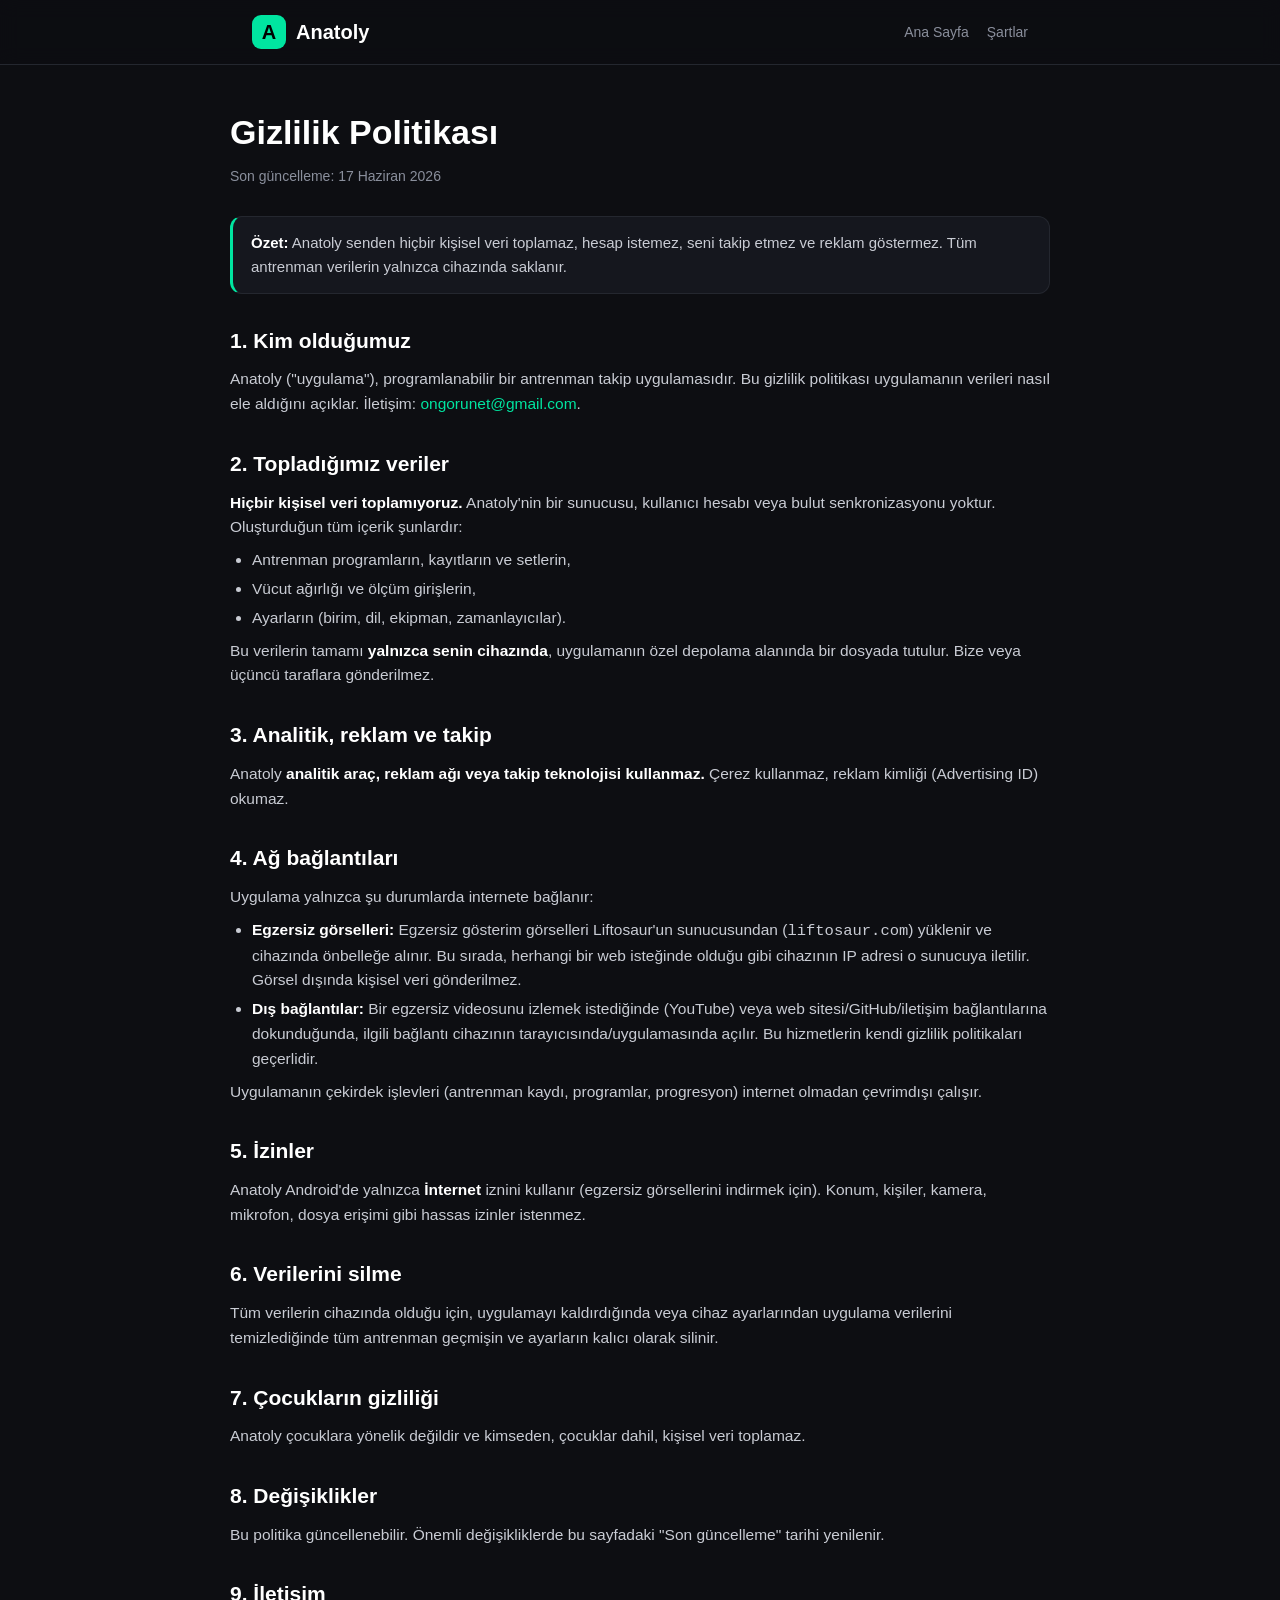
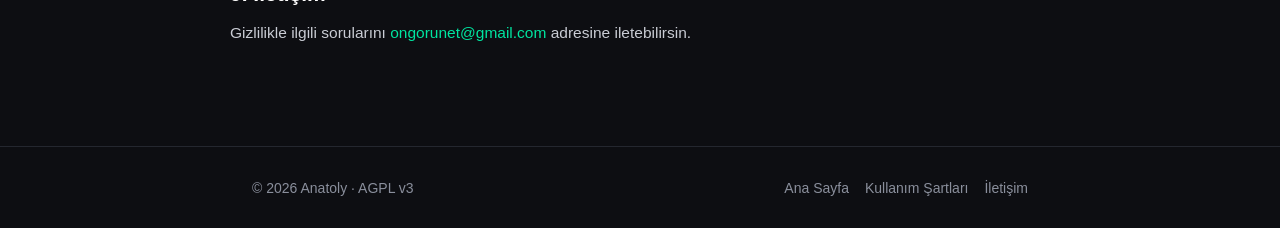
==== site/privacy.html @ 9038beb5 "Web sitesi (site/) + uygulama-içi Yasal & Destek bölümü - site/: tanıtım sayfası, gizlilik politikas" ====
<!DOCTYPE html>
<html lang="tr">
<head>
  <meta charset="UTF-8" />
  <meta name="viewport" content="width=device-width, initial-scale=1.0" />
  <title>Gizlilik Politikası — Anatoly</title>
  <meta name="description" content="Anatoly gizlilik politikası. Anatoly hiçbir kişisel veri toplamaz; tüm veriler cihazda saklanır." />
  <link rel="stylesheet" href="style.css" />
</head>
<body>
  <header class="site">
    <div class="wrap">
      <a class="brand" href="index.html" style="color:inherit"><span class="logo">A</span> Anatoly</a>
      <nav>
        <a href="index.html">Ana Sayfa</a>
        <a href="terms.html">Şartlar</a>
      </nav>
    </div>
  </header>

  <main class="wrap content">
    <h1>Gizlilik Politikası</h1>
    <p class="updated">Son güncelleme: 17 Haziran 2026</p>

    <div class="callout">
      <strong>Özet:</strong> Anatoly senden hiçbir kişisel veri toplamaz, hesap istemez,
      seni takip etmez ve reklam göstermez. Tüm antrenman verilerin yalnızca cihazında saklanır.
    </div>

    <h2>1. Kim olduğumuz</h2>
    <p>
      Anatoly ("uygulama"), programlanabilir bir antrenman takip uygulamasıdır. Bu gizlilik
      politikası uygulamanın verileri nasıl ele aldığını açıklar. İletişim:
      <a href="mailto:ongorunet@gmail.com">ongorunet@gmail.com</a>.
    </p>

    <h2>2. Topladığımız veriler</h2>
    <p>
      <strong>Hiçbir kişisel veri toplamıyoruz.</strong> Anatoly'nin bir sunucusu, kullanıcı
      hesabı veya bulut senkronizasyonu yoktur. Oluşturduğun tüm içerik şunlardır:
    </p>
    <ul>
      <li>Antrenman programların, kayıtların ve setlerin,</li>
      <li>Vücut ağırlığı ve ölçüm girişlerin,</li>
      <li>Ayarların (birim, dil, ekipman, zamanlayıcılar).</li>
    </ul>
    <p>
      Bu verilerin tamamı <strong>yalnızca senin cihazında</strong>, uygulamanın özel
      depolama alanında bir dosyada tutulur. Bize veya üçüncü taraflara gönderilmez.
    </p>

    <h2>3. Analitik, reklam ve takip</h2>
    <p>
      Anatoly <strong>analitik araç, reklam ağı veya takip teknolojisi kullanmaz.</strong>
      Çerez kullanmaz, reklam kimliği (Advertising ID) okumaz.
    </p>

    <h2>4. Ağ bağlantıları</h2>
    <p>Uygulama yalnızca şu durumlarda internete bağlanır:</p>
    <ul>
      <li>
        <strong>Egzersiz görselleri:</strong> Egzersiz gösterim görselleri Liftosaur'un
        sunucusundan (<code>liftosaur.com</code>) yüklenir ve cihazında önbelleğe alınır.
        Bu sırada, herhangi bir web isteğinde olduğu gibi cihazının IP adresi o sunucuya
        iletilir. Görsel dışında kişisel veri gönderilmez.
      </li>
      <li>
        <strong>Dış bağlantılar:</strong> Bir egzersiz videosunu izlemek istediğinde
        (YouTube) veya web sitesi/GitHub/iletişim bağlantılarına dokunduğunda, ilgili
        bağlantı cihazının tarayıcısında/uygulamasında açılır. Bu hizmetlerin kendi
        gizlilik politikaları geçerlidir.
      </li>
    </ul>
    <p>
      Uygulamanın çekirdek işlevleri (antrenman kaydı, programlar, progresyon) internet
      olmadan çevrimdışı çalışır.
    </p>

    <h2>5. İzinler</h2>
    <p>
      Anatoly Android'de yalnızca <strong>İnternet</strong> iznini kullanır (egzersiz
      görsellerini indirmek için). Konum, kişiler, kamera, mikrofon, dosya erişimi gibi
      hassas izinler istenmez.
    </p>

    <h2>6. Verilerini silme</h2>
    <p>
      Tüm verilerin cihazında olduğu için, uygulamayı kaldırdığında veya cihaz ayarlarından
      uygulama verilerini temizlediğinde tüm antrenman geçmişin ve ayarların kalıcı olarak silinir.
    </p>

    <h2>7. Çocukların gizliliği</h2>
    <p>
      Anatoly çocuklara yönelik değildir ve kimseden, çocuklar dahil, kişisel veri toplamaz.
    </p>

    <h2>8. Değişiklikler</h2>
    <p>
      Bu politika güncellenebilir. Önemli değişikliklerde bu sayfadaki "Son güncelleme"
      tarihi yenilenir.
    </p>

    <h2>9. İletişim</h2>
    <p>
      Gizlilikle ilgili sorularını <a href="mailto:ongorunet@gmail.com">ongorunet@gmail.com</a>
      adresine iletebilirsin.
    </p>
  </main>

  <footer class="site">
    <div class="wrap">
      <div>© 2026 Anatoly · AGPL v3</div>
      <nav>
        <a href="index.html">Ana Sayfa</a>
        <a href="terms.html">Kullanım Şartları</a>
        <a href="mailto:ongorunet@gmail.com">İletişim</a>
      </nav>
    </div>
  </footer>
</body>
</html>
---- site/style.css ----
:root {
  --bg: #0d0e12;
  --surface: #15171e;
  --surface-high: #1e212b;
  --accent: #00e5a0;
  --accent2: #5b8def;
  --text: #ffffff;
  --dim: #8a8f9c;
  --border: #24272f;
}

* { box-sizing: border-box; margin: 0; padding: 0; }

html { scroll-behavior: smooth; }

body {
  background: var(--bg);
  color: var(--text);
  font-family: -apple-system, BlinkMacSystemFont, "Segoe UI", Inter, Roboto, Arial, sans-serif;
  line-height: 1.6;
  -webkit-font-smoothing: antialiased;
}

a { color: var(--accent); text-decoration: none; }
a:hover { text-decoration: underline; }

.wrap { max-width: 820px; margin: 0 auto; padding: 0 22px; }

/* Header / nav */
header.site {
  position: sticky; top: 0; z-index: 10;
  background: rgba(13, 14, 18, 0.85);
  backdrop-filter: blur(10px);
  border-bottom: 1px solid var(--border);
}
header.site .wrap {
  display: flex; align-items: center; gap: 14px;
  height: 64px;
}
.brand { display: flex; align-items: center; gap: 10px; font-weight: 800; font-size: 20px; }
.brand .logo {
  width: 34px; height: 34px; border-radius: 9px; background: var(--accent);
  display: grid; place-items: center; color: #000; font-weight: 900;
}
header.site nav { margin-left: auto; display: flex; gap: 18px; font-size: 14px; }
header.site nav a { color: var(--dim); }
header.site nav a:hover { color: var(--text); text-decoration: none; }

/* Hero */
.hero { padding: 70px 0 50px; text-align: center; }
.hero .badge {
  display: inline-block; padding: 6px 14px; border-radius: 20px;
  background: rgba(0, 229, 160, 0.14); color: var(--accent);
  font-size: 13px; font-weight: 600; margin-bottom: 22px;
}
.hero h1 { font-size: 44px; line-height: 1.1; font-weight: 800; letter-spacing: -0.5px; }
.hero p.sub { color: var(--dim); font-size: 19px; margin: 18px auto 0; max-width: 600px; }
.cta { margin-top: 32px; display: flex; gap: 12px; justify-content: center; flex-wrap: wrap; }
.btn {
  display: inline-block; padding: 14px 26px; border-radius: 13px;
  font-weight: 700; font-size: 15px;
}
.btn.primary { background: var(--accent); color: #000; }
.btn.primary:hover { text-decoration: none; opacity: 0.92; }
.btn.ghost { background: var(--surface-high); color: var(--text); border: 1px solid var(--border); }
.btn.ghost:hover { text-decoration: none; border-color: var(--accent); }

/* Features */
.features { display: grid; grid-template-columns: repeat(auto-fit, minmax(230px, 1fr)); gap: 16px; margin: 40px 0; }
.card {
  background: var(--surface); border: 1px solid var(--border);
  border-radius: 18px; padding: 22px;
}
.card h3 { font-size: 17px; margin-bottom: 6px; }
.card p { color: var(--dim); font-size: 14px; }
.card .ic { font-size: 22px; margin-bottom: 10px; }

/* Sections */
section { padding: 26px 0; }
section h2 { font-size: 26px; margin-bottom: 8px; }

/* Legal / content pages */
.content { padding: 40px 0 60px; }
.content h1 { font-size: 34px; margin-bottom: 6px; }
.content .updated { color: var(--dim); font-size: 14px; margin-bottom: 28px; }
.content h2 { font-size: 21px; margin: 30px 0 10px; }
.content h3 { font-size: 17px; margin: 20px 0 8px; }
.content p, .content li { color: #c9ccd4; font-size: 15.5px; }
.content ul { margin: 8px 0 8px 22px; }
.content li { margin: 4px 0; }
.content strong { color: var(--text); }
.callout {
  background: var(--surface); border: 1px solid var(--border);
  border-left: 3px solid var(--accent); border-radius: 12px;
  padding: 14px 18px; margin: 18px 0; color: #c9ccd4; font-size: 15px;
}

/* Footer */
footer.site {
  border-top: 1px solid var(--border); margin-top: 40px;
  padding: 30px 0; color: var(--dim); font-size: 14px;
}
footer.site .wrap { display: flex; flex-wrap: wrap; gap: 16px; align-items: center; }
footer.site nav { display: flex; gap: 16px; margin-left: auto; }
footer.site nav a { color: var(--dim); }

@media (max-width: 560px) {
  .hero h1 { font-size: 34px; }
  header.site nav { gap: 12px; }
}
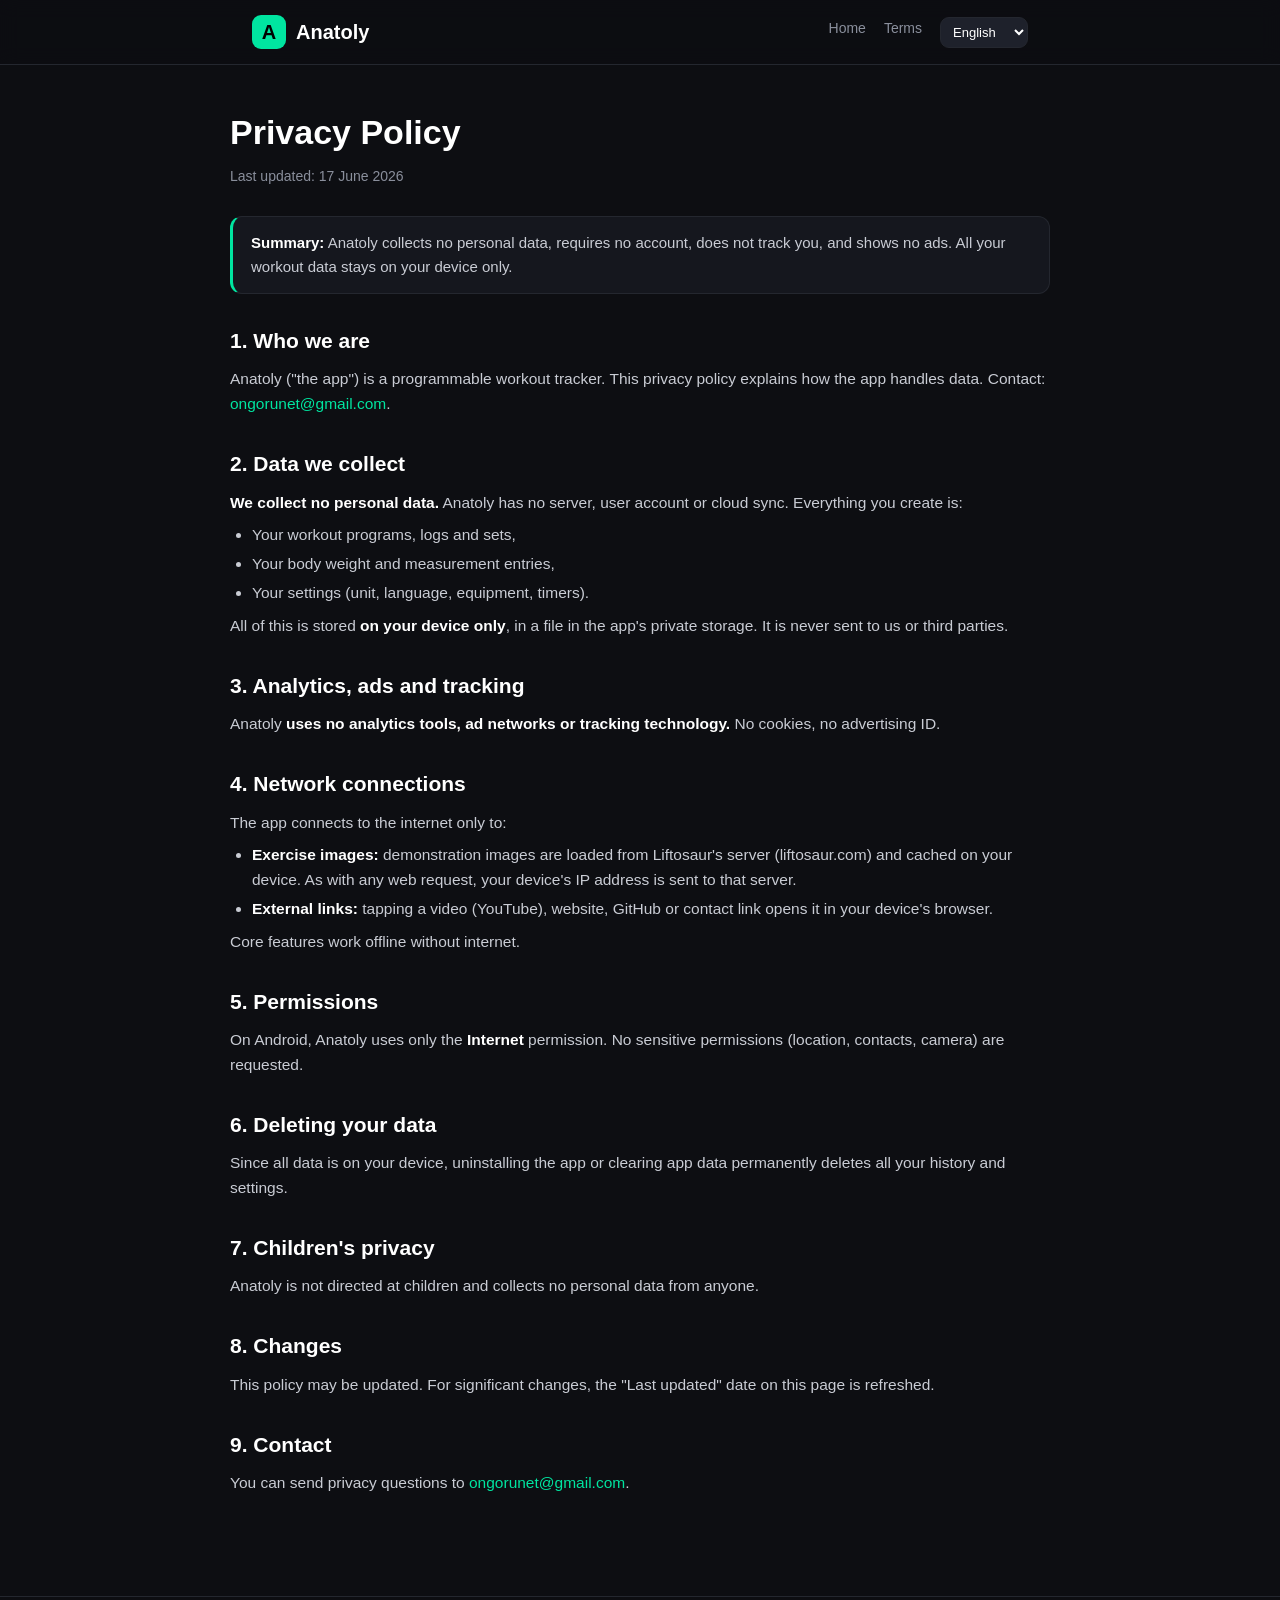
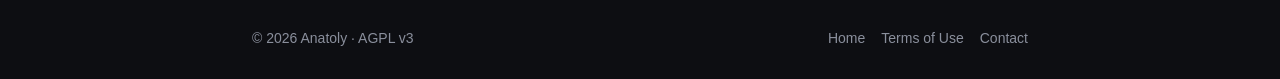
==== commit 2524bac2: "Web sitesine 5 dil desteği (TR/EN/ES/DE/FR) - site/i18n.js: istemci taraflı çeviri sözlüğü + dil seç" ====
--- a/site/privacy.html
+++ b/site/privacy.html
@@ -7,115 +7,65 @@
   <meta name="description" content="Anatoly gizlilik politikası. Anatoly hiçbir kişisel veri toplamaz; tüm veriler cihazda saklanır." />
   <link rel="stylesheet" href="style.css" />
 </head>
-<body>
+<body data-page="privacy">
   <header class="site">
     <div class="wrap">
       <a class="brand" href="index.html" style="color:inherit"><span class="logo">A</span> Anatoly</a>
       <nav>
-        <a href="index.html">Ana Sayfa</a>
-        <a href="terms.html">Şartlar</a>
+        <a href="index.html" data-i18n="nav.home">Ana Sayfa</a>
+        <a href="terms.html" data-i18n="nav.terms">Şartlar</a>
+        <select id="langSel" class="langsel" aria-label="Language"></select>
       </nav>
     </div>
   </header>
 
   <main class="wrap content">
-    <h1>Gizlilik Politikası</h1>
-    <p class="updated">Son güncelleme: 17 Haziran 2026</p>
+    <h1 data-i18n="pp.h1">Gizlilik Politikası</h1>
+    <p class="updated" data-i18n="pp.updated"></p>
+    <div class="callout" data-i18n-html="pp.summary"></div>
 
-    <div class="callout">
-      <strong>Özet:</strong> Anatoly senden hiçbir kişisel veri toplamaz, hesap istemez,
-      seni takip etmez ve reklam göstermez. Tüm antrenman verilerin yalnızca cihazında saklanır.
-    </div>
+    <h2 data-i18n="pp.s1h"></h2>
+    <p data-i18n-html="pp.s1b"></p>
 
-    <h2>1. Kim olduğumuz</h2>
-    <p>
-      Anatoly ("uygulama"), programlanabilir bir antrenman takip uygulamasıdır. Bu gizlilik
-      politikası uygulamanın verileri nasıl ele aldığını açıklar. İletişim:
-      <a href="mailto:ongorunet@gmail.com">ongorunet@gmail.com</a>.
-    </p>
+    <h2 data-i18n="pp.s2h"></h2>
+    <p data-i18n-html="pp.s2b"></p>
+    <ul data-i18n-html="pp.s2l"></ul>
+    <p data-i18n-html="pp.s2n"></p>
 
-    <h2>2. Topladığımız veriler</h2>
-    <p>
-      <strong>Hiçbir kişisel veri toplamıyoruz.</strong> Anatoly'nin bir sunucusu, kullanıcı
-      hesabı veya bulut senkronizasyonu yoktur. Oluşturduğun tüm içerik şunlardır:
-    </p>
-    <ul>
-      <li>Antrenman programların, kayıtların ve setlerin,</li>
-      <li>Vücut ağırlığı ve ölçüm girişlerin,</li>
-      <li>Ayarların (birim, dil, ekipman, zamanlayıcılar).</li>
-    </ul>
-    <p>
-      Bu verilerin tamamı <strong>yalnızca senin cihazında</strong>, uygulamanın özel
-      depolama alanında bir dosyada tutulur. Bize veya üçüncü taraflara gönderilmez.
-    </p>
+    <h2 data-i18n="pp.s3h"></h2>
+    <p data-i18n-html="pp.s3b"></p>
 
-    <h2>3. Analitik, reklam ve takip</h2>
-    <p>
-      Anatoly <strong>analitik araç, reklam ağı veya takip teknolojisi kullanmaz.</strong>
-      Çerez kullanmaz, reklam kimliği (Advertising ID) okumaz.
-    </p>
+    <h2 data-i18n="pp.s4h"></h2>
+    <p data-i18n-html="pp.s4b"></p>
+    <ul data-i18n-html="pp.s4l"></ul>
+    <p data-i18n-html="pp.s4n"></p>
 
-    <h2>4. Ağ bağlantıları</h2>
-    <p>Uygulama yalnızca şu durumlarda internete bağlanır:</p>
-    <ul>
-      <li>
-        <strong>Egzersiz görselleri:</strong> Egzersiz gösterim görselleri Liftosaur'un
-        sunucusundan (<code>liftosaur.com</code>) yüklenir ve cihazında önbelleğe alınır.
-        Bu sırada, herhangi bir web isteğinde olduğu gibi cihazının IP adresi o sunucuya
-        iletilir. Görsel dışında kişisel veri gönderilmez.
-      </li>
-      <li>
-        <strong>Dış bağlantılar:</strong> Bir egzersiz videosunu izlemek istediğinde
-        (YouTube) veya web sitesi/GitHub/iletişim bağlantılarına dokunduğunda, ilgili
-        bağlantı cihazının tarayıcısında/uygulamasında açılır. Bu hizmetlerin kendi
-        gizlilik politikaları geçerlidir.
-      </li>
-    </ul>
-    <p>
-      Uygulamanın çekirdek işlevleri (antrenman kaydı, programlar, progresyon) internet
-      olmadan çevrimdışı çalışır.
-    </p>
+    <h2 data-i18n="pp.s5h"></h2>
+    <p data-i18n-html="pp.s5b"></p>
 
-    <h2>5. İzinler</h2>
-    <p>
-      Anatoly Android'de yalnızca <strong>İnternet</strong> iznini kullanır (egzersiz
-      görsellerini indirmek için). Konum, kişiler, kamera, mikrofon, dosya erişimi gibi
-      hassas izinler istenmez.
-    </p>
+    <h2 data-i18n="pp.s6h"></h2>
+    <p data-i18n-html="pp.s6b"></p>
 
-    <h2>6. Verilerini silme</h2>
-    <p>
-      Tüm verilerin cihazında olduğu için, uygulamayı kaldırdığında veya cihaz ayarlarından
-      uygulama verilerini temizlediğinde tüm antrenman geçmişin ve ayarların kalıcı olarak silinir.
-    </p>
+    <h2 data-i18n="pp.s7h"></h2>
+    <p data-i18n-html="pp.s7b"></p>
 
-    <h2>7. Çocukların gizliliği</h2>
-    <p>
-      Anatoly çocuklara yönelik değildir ve kimseden, çocuklar dahil, kişisel veri toplamaz.
-    </p>
+    <h2 data-i18n="pp.s8h"></h2>
+    <p data-i18n-html="pp.s8b"></p>
 
-    <h2>8. Değişiklikler</h2>
-    <p>
-      Bu politika güncellenebilir. Önemli değişikliklerde bu sayfadaki "Son güncelleme"
-      tarihi yenilenir.
-    </p>
-
-    <h2>9. İletişim</h2>
-    <p>
-      Gizlilikle ilgili sorularını <a href="mailto:ongorunet@gmail.com">ongorunet@gmail.com</a>
-      adresine iletebilirsin.
-    </p>
+    <h2 data-i18n="pp.s9h"></h2>
+    <p data-i18n-html="pp.s9b"></p>
   </main>
 
   <footer class="site">
     <div class="wrap">
-      <div>© 2026 Anatoly · AGPL v3</div>
+      <div data-i18n="foot.copy">© 2026 Anatoly · AGPL v3</div>
       <nav>
-        <a href="index.html">Ana Sayfa</a>
-        <a href="terms.html">Kullanım Şartları</a>
-        <a href="mailto:ongorunet@gmail.com">İletişim</a>
+        <a href="index.html" data-i18n="nav.home">Ana Sayfa</a>
+        <a href="terms.html" data-i18n="foot.terms">Kullanım Şartları</a>
+        <a href="mailto:ongorunet@gmail.com" data-i18n="foot.contact">İletişim</a>
       </nav>
     </div>
   </footer>
+  <script src="i18n.js"></script>
 </body>
 </html>
--- a/site/style.css
+++ b/site/style.css
@@ -45,6 +45,12 @@
 header.site nav { margin-left: auto; display: flex; gap: 18px; font-size: 14px; }
 header.site nav a { color: var(--dim); }
 header.site nav a:hover { color: var(--text); text-decoration: none; }
+.langsel {
+  background: var(--surface-high); color: var(--text);
+  border: 1px solid var(--border); border-radius: 9px;
+  padding: 6px 8px; font-size: 13px; cursor: pointer; font-family: inherit;
+}
+.langsel:focus { outline: none; border-color: var(--accent); }
 
 /* Hero */
 .hero { padding: 70px 0 50px; text-align: center; }
